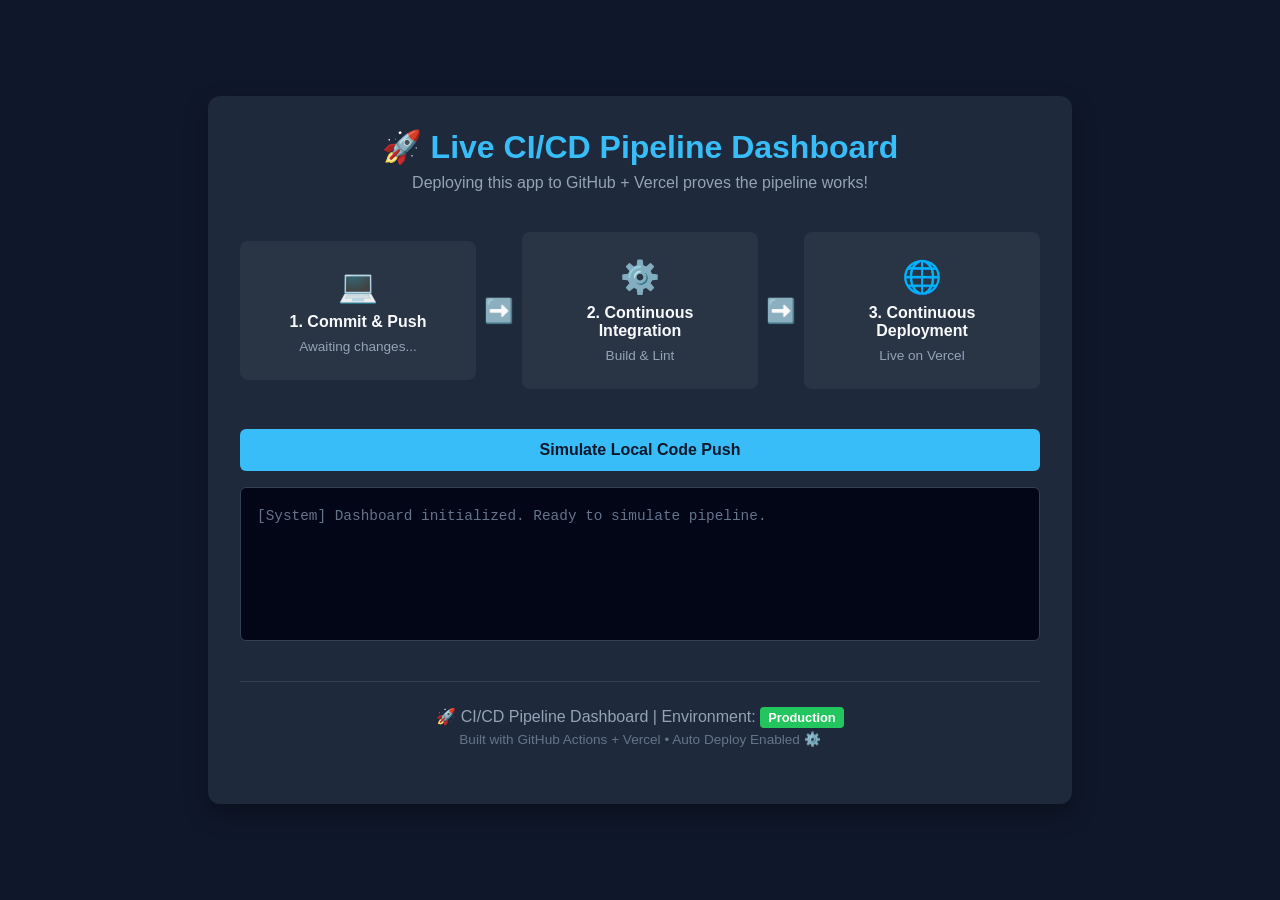
==== ci-cd-main/index.html @ e8ed3f3f "Updated footer" ====
<!DOCTYPE html>
<html lang="en">
<head>
    <meta charset="UTF-8">
    <meta name="viewport" content="width=device-width, initial-scale=1.0">
    <title>CI/CD Pipeline Showcase</title>
    <link rel="stylesheet" href="style.css">
</head>
<body>
    <div class="container">
        <header>
            <h1>🚀 Live CI/CD Pipeline Dashboard</h1>
            <p>Deploying this app to GitHub + Vercel proves the pipeline works!</p>
        </header>

        <main>
            <section class="pipeline-visual">
                <div class="stage" id="stage-git">
                    <div class="icon">💻</div>
                    <h3>1. Commit & Push</h3>
                    <p class="status-text">Awaiting changes...</p>
                </div>
                <div class="arrow">➡️</div>
                <div class="stage" id="stage-ci">
                    <div class="icon">⚙️</div>
                    <h3>2. Continuous Integration</h3>
                    <p class="status-text">Build & Lint</p>
                </div>
                <div class="arrow">➡️</div>
                <div class="stage" id="stage-cd">
                    <div class="icon">🌐</div>
                    <h3>3. Continuous Deployment</h3>
                    <p class="status-text">Live on Vercel</p>
                </div>
            </section>

            <section class="controls">
                <button id="simulate-btn">Simulate Local Code Push</button>
                <div id="log-console">
                    <p class="system-msg">[System] Dashboard initialized. Ready to simulate pipeline.</p>
                </div>
            </section>
        </main>

       <footer class="footer">
    <div class="footer-content">
        <p>
            🚀 CI/CD Pipeline Dashboard |
            Environment:
            <span class="badge production">Production</span>
        </p>

        <p class="footer-subtext">
            Built with GitHub Actions + Vercel • Auto Deploy Enabled ⚙️
        </p>
    </div>
</footer>
    </div>
    <script src="script.js"></script>
</body>



</html>
---- ci-cd-main/style.css ----
:root {
    --bg-color: #0f172a;
    --card-bg: #1e293b;
    --text-main: #f8fafc;
    --text-muted: #94a3b8;
    --accent: #38bdf8;
    --success: #22c55e;
}

body {
    margin: 0;
    font-family: 'Segoe UI', Tahoma, Geneva, Verdana, sans-serif;
    background-color: var(--bg-color);
    color: var(--text-main);
    display: flex;
    justify-content: center;
    align-items: center;
    min-height: 100vh;
}

.container {
    width: 90%;
    max-width: 800px;
    background: var(--card-bg);
    padding: 2rem;
    border-radius: 12px;
    box-shadow: 0 10px 25px rgba(0,0,0,0.3);
}

header {
    text-align: center;
    margin-bottom: 2.5rem;
}

header h1 {
    margin: 0 0 0.5rem 0;
    color: var(--accent);
}

header p {
    color: var(--text-muted);
    margin: 0;
}

.pipeline-visual {
    display: flex;
    justify-content: space-between;
    align-items: center;
    margin-bottom: 2.5rem;
    flex-wrap: wrap;
}

.stage {
    background: rgba(255, 255, 255, 0.05);
    border: 2px solid transparent;
    padding: 1.5rem;
    border-radius: 8px;
    text-align: center;
    flex: 1;
    min-width: 160px;
    transition: all 0.3s ease;
}

.stage.active {
    border-color: var(--accent);
    background: rgba(56, 189, 248, 0.1);
}

.stage.success {
    border-color: var(--success);
    background: rgba(34, 197, 94, 0.1);
}

.stage .icon {
    font-size: 2rem;
    margin-bottom: 0.5rem;
}

.stage h3 {
    margin: 0 0 0.5rem 0;
    font-size: 1rem;
}

.stage p {
    margin: 0;
    font-size: 0.85rem;
    color: var(--text-muted);
}

.arrow {
    font-size: 1.5rem;
    color: var(--text-muted);
    padding: 0 0.5rem;
}

.controls {
    display: flex;
    flex-direction: column;
    gap: 1rem;
}

button {
    background: var(--accent);
    color: var(--bg-color);
    border: none;
    padding: 0.75rem 1.5rem;
    font-size: 1rem;
    font-weight: bold;
    border-radius: 6px;
    cursor: pointer;
    transition: background 0.2s;
}

button:hover {
    background: #7dd3fc;
}

button:disabled {
    background: var(--text-muted);
    cursor: not-allowed;
}

#log-console {
    background: #020617;
    border-radius: 6px;
    padding: 1rem;
    font-family: 'Courier New', Courier, monospace;
    font-size: 0.9rem;
    height: 120px;
    overflow-y: auto;
    border: 1px solid #334155;
}

#log-console p {
    margin: 0.25rem 0;
}

.system-msg { color: #64748b; }
.info-msg { color: #38bdf8; }
.success-msg { color: #22c55e; }

.badge {
    background: var(--success);
    color: white;
    padding: 0.2rem 0.5rem;
    border-radius: 4px;
    font-size: 0.8rem;
    font-weight: bold;
}

.footer {
    margin-top: 40px;
    padding: 20px;
    border-top: 1px solid #334155;
    text-align: center;
    color: var(--text-muted);
}

.footer-content p {
    margin: 5px 0;
}

.footer-subtext {
    font-size: 0.85rem;
    color: #64748b;
}
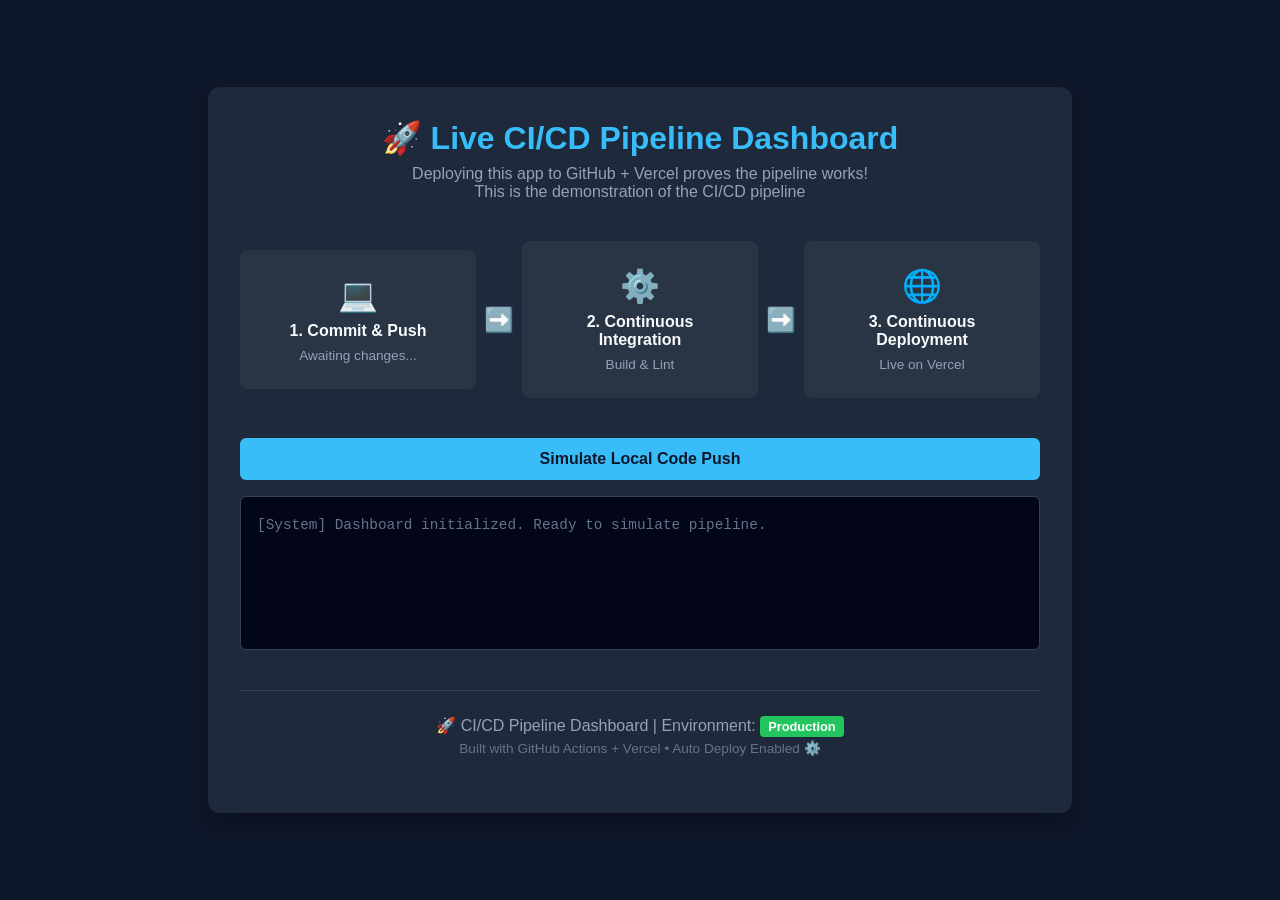
==== commit a56e992e: "demo" ====
--- a/ci-cd-main/index.html
+++ b/ci-cd-main/index.html
@@ -11,6 +11,7 @@
         <header>
             <h1>🚀 Live CI/CD Pipeline Dashboard</h1>
             <p>Deploying this app to GitHub + Vercel proves the pipeline works!</p>
+            <p>This is the demonstration of the CI/CD pipeline</p>
         </header>
 
         <main>
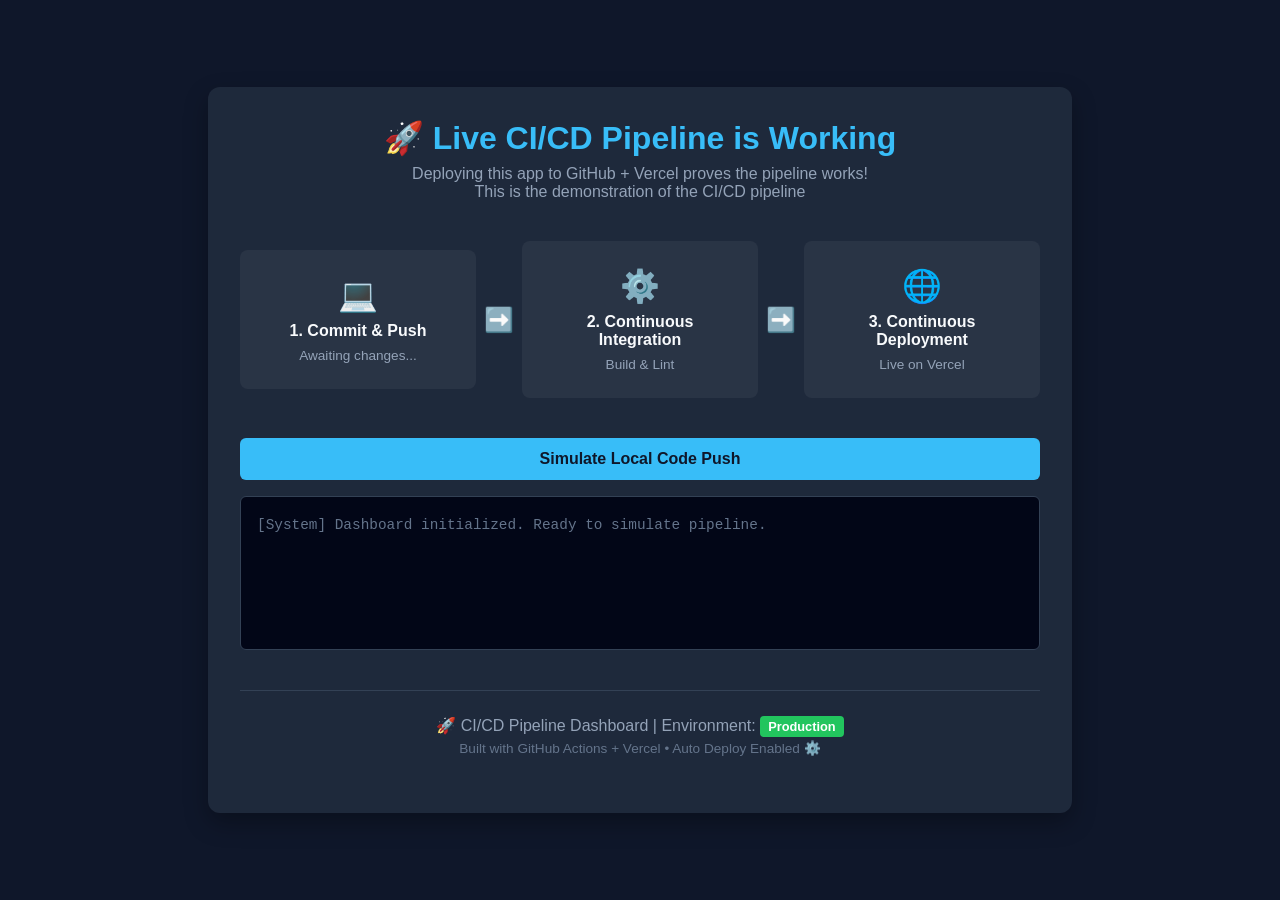
==== commit 4e4f587a: "edited title" ====
--- a/ci-cd-main/index.html
+++ b/ci-cd-main/index.html
@@ -9,7 +9,7 @@
 <body>
     <div class="container">
         <header>
-            <h1>🚀 Live CI/CD Pipeline Dashboard</h1>
+        <h1>🚀 Live CI/CD Pipeline is Working</h1>
             <p>Deploying this app to GitHub + Vercel proves the pipeline works!</p>
             <p>This is the demonstration of the CI/CD pipeline</p>
         </header>
